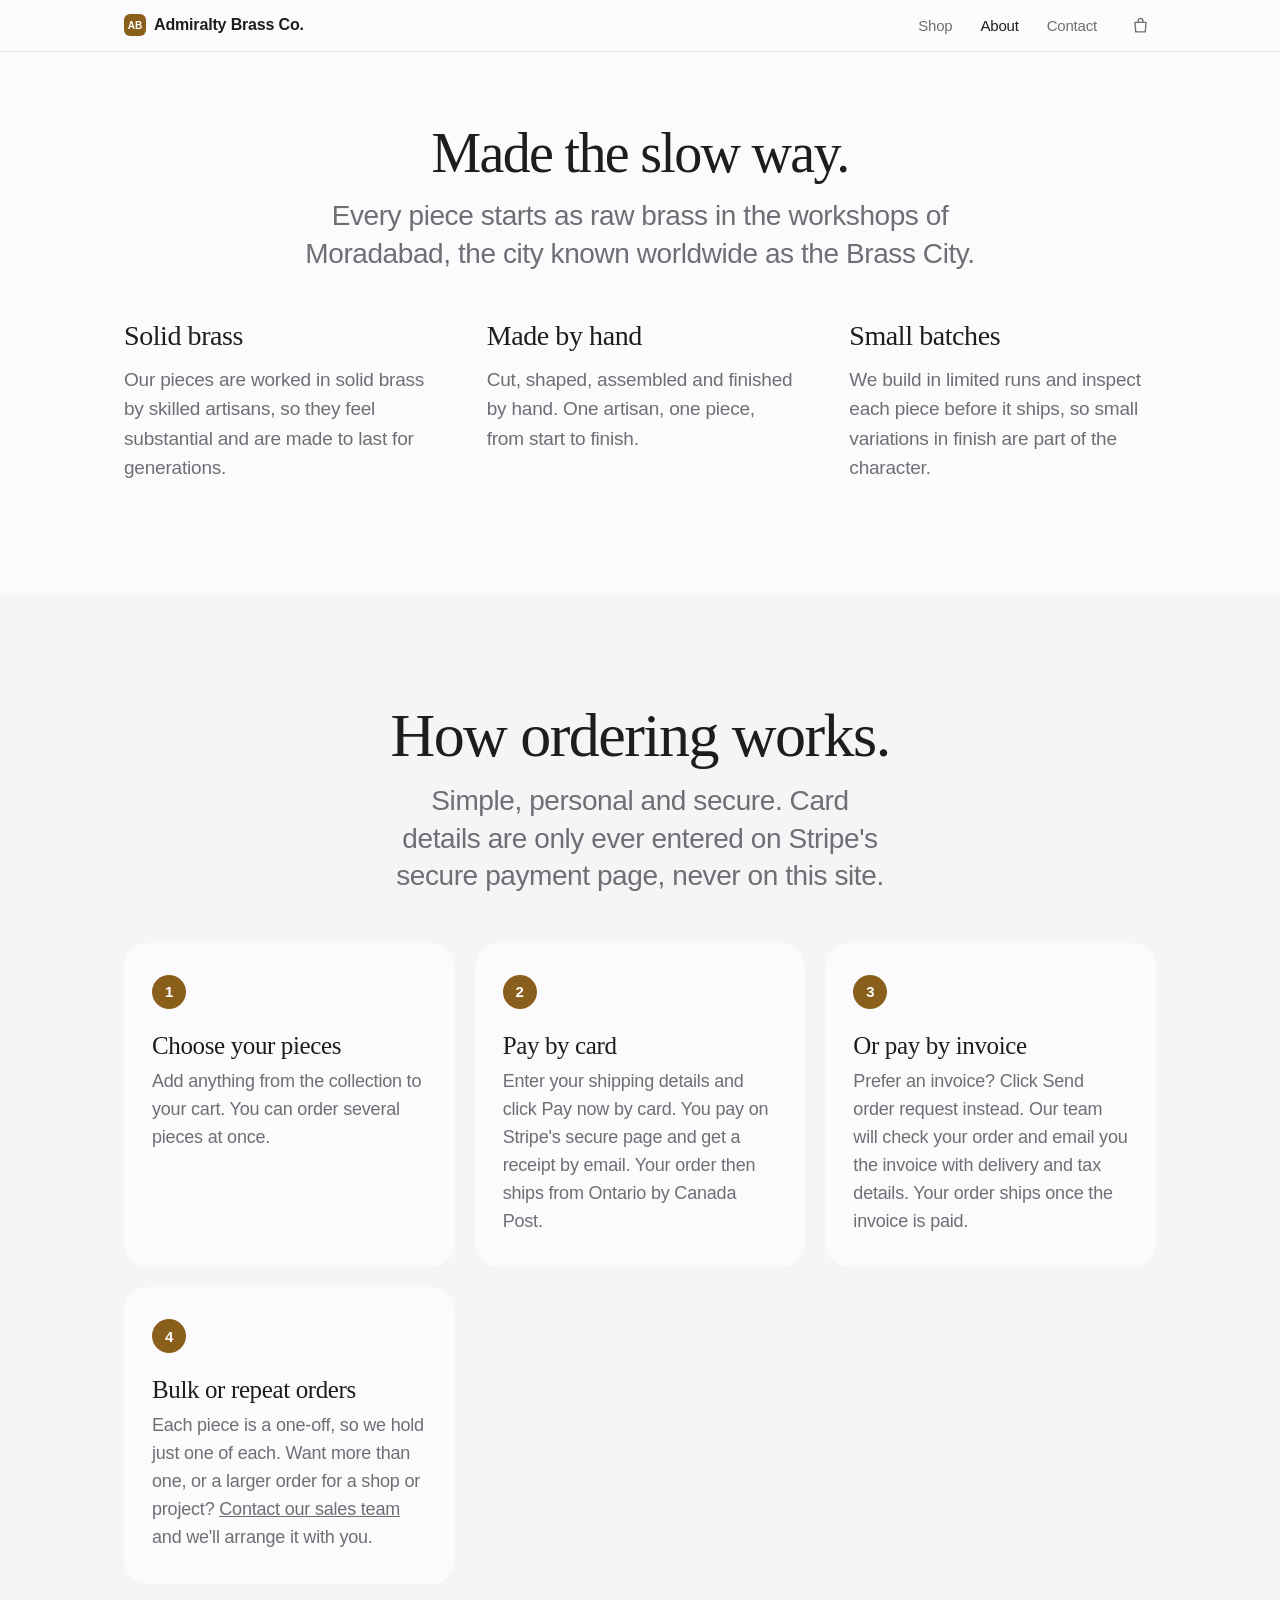
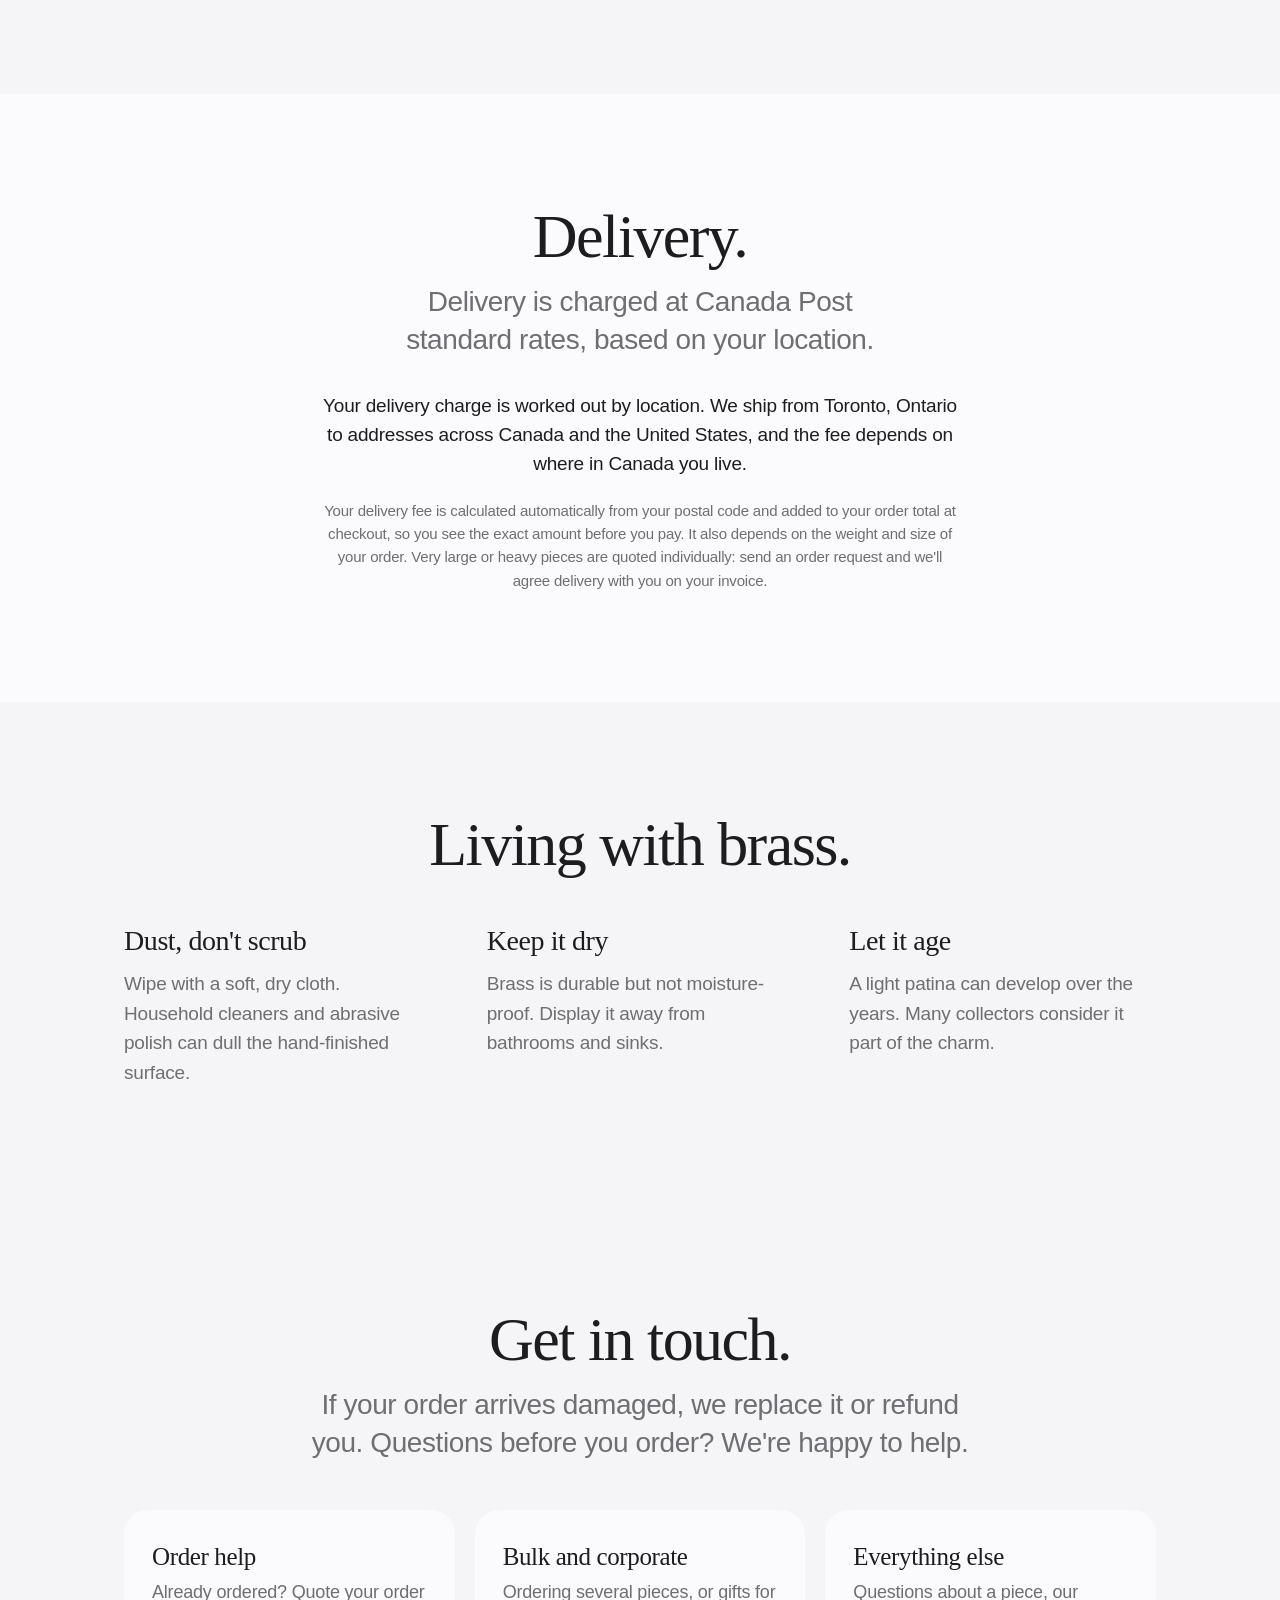
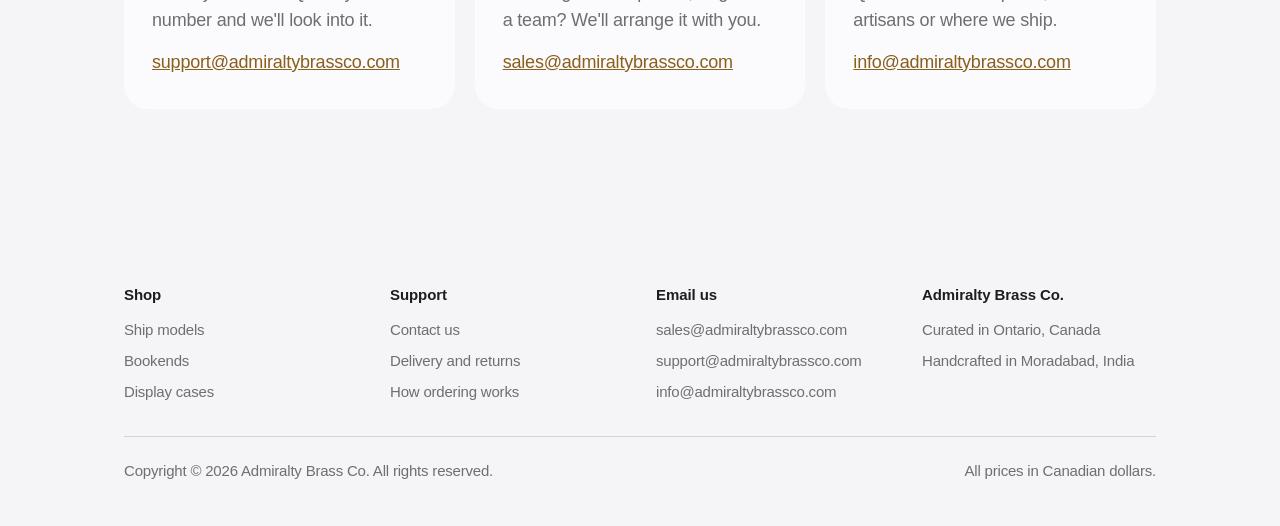
==== about.html @ 867e3eee "Add files via upload" ====
<!DOCTYPE html>
<html lang="en">
<head>
<meta charset="UTF-8">
<meta name="viewport" content="width=device-width, initial-scale=1, viewport-fit=cover">
<title>About, ordering and delivery | Admiralty Brass Co.</title>
<meta name="description" content="How Admiralty Brass Co. pieces are made in Moradabad, how ordering and delivery work, how to care for brass, and how to reach us.">
<meta property="og:title" content="About, ordering and delivery | Admiralty Brass Co.">
<meta property="og:description" content="How Admiralty Brass Co. pieces are made in Moradabad, how ordering and delivery work, how to care for brass, and how to reach us.">
<meta name="theme-color" content="#fbfbfd" media="(prefers-color-scheme: light)">
<meta name="theme-color" content="#000000" media="(prefers-color-scheme: dark)">
<link rel="icon" href="data:image/svg+xml,%3Csvg xmlns=%22http://www.w3.org/2000/svg%22 viewBox=%220 0 100 100%22%3E%3Crect width=%22100%22 height=%22100%22 rx=%2222%22 fill=%22%238a5f1c%22/%3E%3Ctext x=%2250%22 y=%2266%22 font-size=%2248%22 font-family=%22Arial,sans-serif%22 font-weight=%22700%22 text-anchor=%22middle%22 fill=%22white%22%3EAB%3C/text%3E%3C/svg%3E">
<link rel="stylesheet" href="styles.css">
</head>
<body>
<a class="skip" href="#main">Skip to content</a>
<header class="nav">
  <div class="wrap">
    <a class="brand" href="index.html" aria-label="Admiralty Brass Co. home">
      <span class="mark" aria-hidden="true">AB</span>
      Admiralty Brass Co.
    </a>
    <nav class="links" aria-label="Main">
      <a href="shop.html">Shop</a>
      <a href="about.html" aria-current="page">About</a>
      <a class="opt" href="about.html#contact">Contact</a>
      <button class="cartbtn" id="cartOpen" aria-label="Open cart">
        <svg viewBox="0 0 24 24" fill="none" stroke="currentColor" stroke-width="1.7" stroke-linecap="round" stroke-linejoin="round" aria-hidden="true"><path d="M5 8h14l-1 12H6L5 8z"/><path d="M9 8V6a3 3 0 016 0v2"/></svg>
        <span class="n" id="cartCount">0</span>
      </button>
    </nav>
  </div>
</header>

<main id="main">
<section id="craft" class="first">
  <div class="wrap">
    <div class="head"><h1>Made the slow way.</h1><p class="lede">Every piece starts as raw brass in the workshops of Moradabad, the city known worldwide as the Brass City.</p></div>
    <div class="cols">
      <div><h3>Solid brass</h3><p>Our pieces are worked in solid brass by skilled artisans, so they feel substantial and are made to last for generations.</p></div>
      <div><h3>Made by hand</h3><p>Cut, shaped, assembled and finished by hand. One artisan, one piece, from start to finish.</p></div>
      <div><h3>Small batches</h3><p>We build in limited runs and inspect each piece before it ships, so small variations in finish are part of the character.</p></div>
    </div>
  </div>
</section>

<section id="ordering" class="fog">
  <div class="wrap">
    <div class="head"><h2>How ordering works.</h2><p class="lede">Simple, personal and secure. Card details are only ever entered on Stripe's secure payment page, never on this site.</p></div>
    <div class="steps">
      <div class="step"><h3>Choose your pieces</h3><p>Add anything from the collection to your cart. You can order several pieces at once.</p></div>
      <div class="step"><h3>Pay by card</h3><p>Enter your shipping details and click Pay now by card. You pay on Stripe's secure page and get a receipt by email. Your order then ships from Ontario by Canada Post.</p></div>
      <div class="step"><h3>Or pay by invoice</h3><p>Prefer an invoice? Click Send order request instead. Our team will check your order and email you the invoice with delivery and tax details. Your order ships once the invoice is paid.</p></div>
      <div class="step"><h3>Bulk or repeat orders</h3><p>Each piece is a one-off, so we hold just one of each. Want more than one, or a larger order for a shop or project? <a href="mailto:sales@admiraltybrassco.com">Contact our sales team</a> and we'll arrange it with you.</p></div>
    </div>
  </div>
</section>

<section id="delivery">
  <div class="wrap">
      <div class="head" style="margin-bottom:0"><h2>Delivery.</h2><p class="lede">Delivery is charged at Canada Post standard rates, based on your location.</p></div>
      <p class="dnote" style="font-size:19px;color:var(--ink);max-width:640px;margin:32px auto 0">Your delivery charge is worked out by location. We ship from Toronto, Ontario to addresses across Canada and the United States, and the fee depends on where in Canada you live.</p>
      <p class="dnote">Your delivery fee is calculated automatically from your postal code and added to your order total at checkout, so you see the exact amount before you pay. It also depends on the weight and size of your order. Very large or heavy pieces are quoted individually: send an order request and we'll agree delivery with you on your invoice.</p>
  </div>
</section>

<section class="fog">
  <div class="wrap">
    <div class="head"><h2>Living with brass.</h2></div>
    <div class="cols">
      <div><h3>Dust, don't scrub</h3><p>Wipe with a soft, dry cloth. Household cleaners and abrasive polish can dull the hand-finished surface.</p></div>
      <div><h3>Keep it dry</h3><p>Brass is durable but not moisture-proof. Display it away from bathrooms and sinks.</p></div>
      <div><h3>Let it age</h3><p>A light patina can develop over the years. Many collectors consider it part of the charm.</p></div>
    </div>
  </div>
</section>

<section id="contact" class="fog">
  <div class="wrap">
    <div class="head"><h2>Get in touch.</h2><p class="lede">If your order arrives damaged, we replace it or refund you. Questions before you order? We're happy to help.</p></div>
    <div class="dgrid" style="margin-top:0">
      <div class="dcard"><h3>Order help</h3><p>Already ordered? Quote your order number and we'll look into it.</p><p class="mail"><a data-mail="support" href="mailto:support@admiraltybrassco.com">support@admiraltybrassco.com</a></p></div>
      <div class="dcard"><h3>Bulk and corporate</h3><p>Ordering several pieces, or gifts for a team? We'll arrange it with you.</p><p class="mail"><a data-mail="sales" href="mailto:sales@admiraltybrassco.com">sales@admiraltybrassco.com</a></p></div>
      <div class="dcard"><h3>Everything else</h3><p>Questions about a piece, our artisans or where we ship.</p><p class="mail"><a data-mail="info" href="mailto:info@admiraltybrassco.com">info@admiraltybrassco.com</a></p></div>
    </div>
  </div>
</section>
</main>

<footer>
  <div class="wrap">
    <div class="fgrid">
      <div><h4>Shop</h4><ul id="footShop"></ul></div>
      <div><h4>Support</h4><ul><li><a href="about.html#contact">Contact us</a></li><li><a href="about.html#delivery">Delivery and returns</a></li><li><a href="about.html#ordering">How ordering works</a></li></ul></div>
      <div><h4>Email us</h4><ul>
        <li><a data-mail="sales" href="mailto:sales@admiraltybrassco.com">sales@admiraltybrassco.com</a></li>
        <li><a data-mail="support" href="mailto:support@admiraltybrassco.com">support@admiraltybrassco.com</a></li>
        <li><a data-mail="info" href="mailto:info@admiraltybrassco.com">info@admiraltybrassco.com</a></li>
      </ul></div>
      <div><h4>Admiralty Brass Co.</h4><ul><li>Curated in Ontario, Canada</li><li>Handcrafted in Moradabad, India</li></ul></div>
    </div>
    <div class="fine"><span>Copyright &copy; 2026 Admiralty Brass Co. All rights reserved.</span><span>All prices in Canadian dollars.</span></div>
  </div>
</footer>

<script src="config.js"></script>
<script src="products.js"></script>
<script src="shipping.js"></script>
<script src="site.js"></script>
</body>
</html>
---- styles.css ----
[hidden]{display:none!important}
:root{
  --paper:#fbfbfd; --fog:#f5f5f7; --line:#d2d2d7; --ink:#1d1d1f; --slate:#6e6e73;
  --brass:#8a5f1c; --on-brass:#fff; --brass-soft:#b98a3e;
  --radius:24px;
  --serif:"Iowan Old Style","Palatino Linotype",Palatino,"Book Antiqua",Georgia,serif;
  --font:-apple-system,BlinkMacSystemFont,"SF Pro Display","SF Pro Text","Helvetica Neue","Segoe UI",Roboto,Arial,sans-serif;
}
@media (prefers-color-scheme:dark){
  :root{--paper:#000; --fog:#161618; --line:#38383b; --ink:#f5f5f7; --slate:#a1a1a6; --brass:#d6b36c; --on-brass:#1d1608; --brass-soft:#d6b36c;}
}
*{box-sizing:border-box}
html{scroll-behavior:smooth;scroll-padding-top:64px;-webkit-text-size-adjust:100%}
body{margin:0;background:var(--paper);color:var(--ink);font-family:var(--font);font-size:18px;line-height:1.55;letter-spacing:-.011em;-webkit-font-smoothing:antialiased}
body:has(dialog[open]){overflow:hidden}
img{max-width:100%;display:block}
a{color:inherit}
button{font:inherit;color:inherit}
:focus-visible{outline:2px solid var(--brass);outline-offset:3px;border-radius:6px}
.wrap{max-width:1080px;margin:0 auto;padding:0 24px}
.skip{position:absolute;left:-999px;top:8px;background:var(--ink);color:var(--paper);padding:8px 14px;border-radius:8px;z-index:999}
.skip:focus{left:8px}

/* nav */
.nav{position:sticky;top:0;z-index:50;height:52px;background:color-mix(in srgb,var(--paper) 78%,transparent);backdrop-filter:saturate(180%) blur(20px);-webkit-backdrop-filter:saturate(180%) blur(20px);border-bottom:1px solid color-mix(in srgb,var(--line) 60%,transparent)}
.nav .wrap{height:100%;display:flex;align-items:center;justify-content:space-between;gap:16px}
.brand{display:flex;align-items:center;gap:8px;text-decoration:none;font-weight:600;font-size:16px;letter-spacing:-.01em;white-space:nowrap}
.brand .mark{display:inline-flex;align-items:center;justify-content:center;width:22px;height:22px;border-radius:6px;background:var(--brass);color:var(--on-brass);font-size:10px;font-weight:700;letter-spacing:0}
.links{display:flex;align-items:center;gap:28px;font-size:15px}
.links a{text-decoration:none;color:var(--slate);transition:color .2s}
.links a:hover,.links a[aria-current]{color:var(--ink)}
.cartbtn{position:relative;background:none;border:0;cursor:pointer;padding:6px;display:flex;color:var(--slate)}
.cartbtn:hover{color:var(--ink)}
.cartbtn svg{width:19px;height:19px}
.cartbtn .n{position:absolute;top:-2px;right:-4px;min-width:16px;height:16px;padding:0 4px;border-radius:8px;background:var(--brass);color:var(--on-brass);font-size:10px;font-weight:600;display:none;align-items:center;justify-content:center}
.cartbtn .n.on{display:flex}
@media(max-width:640px){.links .opt{display:none}.links{gap:18px}}

/* buttons */
.btn{display:inline-flex;align-items:center;justify-content:center;gap:6px;border:0;border-radius:980px;padding:14px 28px;font-size:17px;font-weight:500;letter-spacing:-.01em;text-decoration:none;cursor:pointer;background:var(--brass);color:var(--on-brass);transition:filter .2s,transform .1s}
.btn:hover{filter:brightness(1.08)}
.btn:active{transform:scale(.98)}
.btn.sm{padding:10px 20px;font-size:15px}
.btn.block{width:100%}
.btn.ghost{background:transparent;color:var(--brass);box-shadow:inset 0 0 0 1px var(--brass)}
.btn[disabled]{opacity:.55;cursor:default}
.link{color:var(--brass);text-decoration:none;font-size:19px;background:none;border:0;cursor:pointer;padding:0}
.link:hover{text-decoration:underline}
.link.sm{font-size:16px}
.link::after{content:" \203A"}
.actions{display:flex;align-items:center;justify-content:center;gap:24px;flex-wrap:wrap}

/* type */
h1,h2,h3{margin:0;font-weight:600;letter-spacing:-.03em;line-height:1.08}
.lede,h1,h2{text-wrap:balance}
h1{font-size:clamp(46px,8.5vw,92px);letter-spacing:-.04em}
h2{font-size:clamp(36px,5.4vw,62px)}
h3{font-size:26px;letter-spacing:-.02em;line-height:1.16}
.lede{font-size:clamp(21px,2.5vw,28px);line-height:1.35;color:var(--slate);letter-spacing:-.015em;margin:0}
.center{text-align:center}
section{padding:110px 0}
.fog{background:var(--fog)}
.head{max-width:720px;margin:0 auto 48px;text-align:center}
.head .lede{margin-top:14px}

/* forms */
.field{display:flex;flex-direction:column;gap:6px}
.field label{font-size:15px;color:var(--slate)}
.field input,.field select,.field textarea{font:inherit;font-size:16px;color:var(--ink);background:var(--paper);border:1px solid var(--line);border-radius:12px;padding:12px 14px;width:100%;transition:border-color .15s,box-shadow .15s}
.field textarea{min-height:130px;resize:vertical}
.field input:focus,.field select:focus,.field textarea:focus{outline:none;border-color:var(--brass);box-shadow:0 0 0 3px color-mix(in srgb,var(--brass) 25%,transparent)}
.field [aria-invalid="true"]{border-color:#d70015}
.err{color:#d70015;font-size:13px;min-height:0}
@media(prefers-color-scheme:dark){.err{color:#ff6961}}
.hp{position:absolute;left:-9999px;height:0;overflow:hidden}
.two{display:grid;grid-template-columns:1fr 1fr;gap:14px}
@media(max-width:480px){.two{grid-template-columns:1fr}}
.note{font-size:15px;color:var(--slate)}
.status{border-radius:14px;padding:14px 16px;font-size:15px;background:var(--fog)}
.status.bad{background:color-mix(in srgb,#d70015 12%,var(--paper));color:var(--ink)}

/* footer */
footer{background:var(--fog);padding:64px 0 44px;font-size:15px;color:var(--slate)}
.fgrid{display:grid;grid-template-columns:repeat(auto-fit,minmax(180px,1fr));gap:32px;padding-bottom:32px;border-bottom:1px solid var(--line)}
footer h4{margin:0 0 12px;font-size:15px;font-weight:600;color:var(--ink);letter-spacing:-.005em}
footer ul{list-style:none;margin:0;padding:0;display:grid;gap:8px}
footer a{text-decoration:none;color:var(--slate)}
footer a:hover{color:var(--ink);text-decoration:underline}
.fine{padding-top:22px;display:flex;justify-content:space-between;flex-wrap:wrap;gap:8px}

@media(prefers-reduced-motion:reduce){*,*::before,*::after{animation:none!important;transition:none!important;scroll-behavior:auto!important}}

/* hero */
.hero{padding:80px 0 0;text-align:center}
.hero .lede{max-width:700px;margin:24px auto 36px}
.lineup{display:grid;grid-template-columns:1fr 1.15fr 1fr;gap:16px;align-items:end;margin-top:64px}
.lineup img{width:100%;aspect-ratio:3/4;object-fit:cover;border-radius:var(--radius)}
.lineup img:nth-child(2){aspect-ratio:3/4.3}
@media(max-width:720px){.lineup{grid-template-columns:1fr;max-width:340px;margin-left:auto;margin-right:auto}.lineup img:not(:nth-child(2)){display:none}}

/* flagship */
.flagship{padding:96px 0 0}
.flag{display:grid;grid-template-columns:1.05fr 1fr;background:#111113;color:#f5f5f7;border-radius:32px;overflow:hidden}
.flag .txt{padding:64px 56px;display:flex;flex-direction:column;justify-content:center;gap:18px;align-items:flex-start}
.flag h2{font-size:clamp(40px,5.4vw,64px)}
.flag p{margin:0;color:#a1a1a6;font-size:23px;line-height:1.3;letter-spacing:-.015em}
.flag .price{color:#f5f5f7;font-size:17px}
.flag .btn{background:#d6b36c;color:#1d1608}
.flag .link{color:#d6b36c}
.flag img{width:100%;height:100%;min-height:440px;object-fit:cover}
@media(max-width:800px){.flag{grid-template-columns:1fr}.flag .txt{padding:40px 28px}.flag img{min-height:0;aspect-ratio:3/4;order:-1}}

/* collection */
.filters{display:flex;justify-content:center;margin-bottom:40px}
.seg{display:inline-flex;background:var(--fog);border-radius:980px;padding:4px;gap:2px;flex-wrap:wrap;justify-content:center}
.seg button{border:0;background:transparent;border-radius:980px;padding:8px 18px;font-size:14px;cursor:pointer;color:var(--slate)}
.seg button[aria-pressed="true"]{background:var(--paper);color:var(--ink);box-shadow:0 1px 4px rgba(0,0,0,.14);font-weight:500}
.grid{display:grid;grid-template-columns:repeat(auto-fill,minmax(310px,1fr));gap:20px}
.tile{background:var(--fog);border-radius:var(--radius);overflow:hidden;display:flex;flex-direction:column;text-align:center}
.tile .pic{display:block;padding:0;border:0;background:none;cursor:pointer;width:100%}
.tile .pic img{width:100%;aspect-ratio:4/4.6;object-fit:cover;transition:transform .5s ease}
.tile .pic:hover img{transform:scale(1.03)}
.tile .pic{overflow:hidden}
.tile .body{padding:26px 24px 30px;display:flex;flex-direction:column;align-items:center;gap:6px;flex:1}
.kind{margin:0;font-size:15px;color:var(--slate)}
.tag{margin:0;color:var(--slate);font-size:18px;max-width:26ch}
.price{margin:10px 0 0;font-size:20px;font-weight:600}
.tile .row{display:flex;gap:18px;align-items:center;margin-top:12px}

.tile.sold .pic img{opacity:.5;filter:grayscale(.6)}
.avail{margin:2px 0 0;font-size:15px;color:var(--slate)}
.avail.out{color:#d70015;font-weight:500}
@media(prefers-color-scheme:dark){.avail.out{color:#ff6961}}
.stockmsg{margin:0 0 16px}

/* craft */
.cols{display:grid;grid-template-columns:repeat(auto-fit,minmax(260px,1fr));gap:56px}
.cols h3{margin-bottom:12px;font-size:28px}
.cols p{margin:0;color:var(--slate);font-size:19px;line-height:1.55}
.steps{display:grid;grid-template-columns:repeat(auto-fit,minmax(250px,1fr));gap:20px;counter-reset:s}
.steps .step{background:var(--fog);border-radius:var(--radius);padding:32px 28px}
.steps .step::before{counter-increment:s;content:counter(s);display:flex;width:34px;height:34px;border-radius:50%;background:var(--brass);color:var(--on-brass);font-weight:600;font-size:15px;align-items:center;justify-content:center;margin-bottom:22px}
.steps .step h3{font-size:25px;margin-bottom:8px}
.steps .step p{margin:0;color:var(--slate);font-size:18px}
.dgrid{display:grid;grid-template-columns:repeat(auto-fit,minmax(280px,1fr));gap:20px;margin-top:56px}
.dcard{background:var(--fog);border-radius:var(--radius);padding:32px 28px}
.dcard .amt{font-size:clamp(34px,5vw,44px);font-weight:600;letter-spacing:-.03em;line-height:1.05;margin:0 0 6px;color:var(--brass)}
.dcard h3{font-size:25px;margin-bottom:8px}
.dcard p{margin:0;color:var(--slate);font-size:18px}
.rates{margin:40px auto 0;max-width:640px;background:var(--fog);border-radius:var(--radius);padding:8px 28px}
.rates div{display:flex;justify-content:space-between;gap:16px;padding:14px 0;border-bottom:1px solid var(--line);font-size:16px}
.rates div:last-child{border-bottom:0}
.rates span:last-child{font-weight:600;white-space:nowrap}
.dnote{text-align:center;color:var(--slate);font-size:15px;margin:20px auto 0;max-width:640px}
.origin{text-align:center;padding:72px 0}
.origin h2{font-size:clamp(28px,4vw,44px);max-width:760px;margin:0 auto}
.origin .lede{margin-top:14px}

/* dialogs */
dialog{border:0;padding:0;color:var(--ink);background:var(--paper)}
dialog::backdrop{background:rgba(0,0,0,.45);backdrop-filter:blur(6px);-webkit-backdrop-filter:blur(6px)}
#qv{width:min(940px,calc(100% - 24px));max-height:calc(100% - 24px);border-radius:28px;overflow:auto;margin:auto}
#qv[open]{animation:pop .22s ease}
@keyframes pop{from{opacity:0;transform:translateY(10px) scale(.985)}to{opacity:1;transform:none}}
.x{position:absolute;top:14px;right:14px;z-index:2;width:34px;height:34px;border-radius:50%;border:0;background:color-mix(in srgb,var(--ink) 10%,var(--paper));cursor:pointer;font-size:20px;line-height:1;display:flex;align-items:center;justify-content:center}
.x:hover{background:color-mix(in srgb,var(--ink) 18%,var(--paper))}
.qvg{display:grid;grid-template-columns:1fr 1fr}
.qvg img{width:100%;height:100%;object-fit:cover;min-height:420px;background:var(--fog)}
.qvb{padding:44px 40px;display:flex;flex-direction:column;gap:10px}
.qvb h2{font-size:38px}
.qvb .tag{max-width:none;font-size:18px}
.qvb ul{margin:8px 0 0;padding-left:18px;color:var(--slate);font-size:15px;display:grid;gap:6px}
.qvb .price{font-size:22px;margin:14px 0 0}
details.spec{border-top:1px solid var(--line);border-bottom:1px solid var(--line);margin:10px 0 6px;padding:12px 0}
details.spec summary{cursor:pointer;font-size:15px;font-weight:500;list-style:none;display:flex;justify-content:space-between}
details.spec summary::after{content:"+";color:var(--slate)}
details.spec[open] summary::after{content:"\2212"}
details.spec summary::-webkit-details-marker{display:none}
dl{margin:12px 0 0;display:grid;gap:8px;font-size:14px}
dl div{display:grid;grid-template-columns:110px 1fr;gap:10px}
dt{color:var(--slate)}dd{margin:0}
.buy{display:flex;gap:12px;align-items:center;margin-top:8px}
.qty{display:inline-flex;align-items:center;border:1px solid var(--line);border-radius:980px}
.qty button{width:38px;height:40px;border:0;background:none;cursor:pointer;font-size:18px;color:var(--ink)}
.qty span{min-width:22px;text-align:center;font-size:15px}
.buy .btn{flex:1}
@media(max-width:760px){.qvg{grid-template-columns:1fr}.qvg img{min-height:0;aspect-ratio:4/4}.qvb{padding:28px 24px 30px}}

#drawer{position:fixed;inset:0 0 0 auto;margin:0;width:min(460px,100%);height:100%;max-height:100%;border-radius:0;display:none;flex-direction:column}
#drawer[open]{display:flex;animation:slide .26s ease}
@keyframes slide{from{transform:translateX(28px);opacity:0}to{transform:none;opacity:1}}
.dh{display:flex;justify-content:space-between;align-items:center;padding:20px 24px;border-bottom:1px solid var(--line)}
.dh h3{font-size:20px}
.dh .x{position:static}
.db{flex:1;overflow:auto;padding:24px}
.df{padding:20px 24px 26px;border-top:1px solid var(--line);display:grid;gap:12px}
.line{display:grid;grid-template-columns:72px 1fr auto;gap:16px;align-items:center;padding:14px 0;border-bottom:1px solid var(--line)}
.line:first-child{padding-top:0}
.line img{width:72px;height:88px;object-fit:cover;border-radius:12px}
.line .nm{font-weight:500;font-size:16px}
.line .sub{font-size:13px;color:var(--slate)}
.line .qty{margin-top:8px;transform:scale(.9);transform-origin:left}
.line .qty button{height:34px;width:34px}
.rm{background:none;border:0;color:var(--brass);font-size:13px;cursor:pointer;padding:0;margin-top:6px;display:block}
.rm:hover{text-decoration:underline}
.sumrow{display:flex;justify-content:space-between;font-size:17px;font-weight:500}
.empty{text-align:center;color:var(--slate);padding:60px 0}
.formstack{display:grid;gap:14px}
.back{background:none;border:0;color:var(--brass);cursor:pointer;padding:0;margin-bottom:18px;font-size:15px}
.back:hover{text-decoration:underline}
.done h3{font-size:28px;margin-bottom:8px}
.oid{display:inline-block;background:var(--fog);border-radius:10px;padding:6px 12px;font-weight:600;letter-spacing:.02em;margin:6px 0 14px}
.done ul{padding-left:18px;color:var(--slate);display:grid;gap:8px;margin:12px 0 20px}
.recap{background:var(--fog);border-radius:14px;padding:14px 16px;font-size:14px;color:var(--slate);margin-bottom:16px;line-height:1.5}
.opts{display:grid;gap:8px;margin:10px 0}
.orow{display:flex;gap:10px;align-items:flex-start;font-size:14px;cursor:pointer;background:var(--fog);border-radius:12px;padding:10px 12px;text-align:left}
.orow input{margin-top:3px;accent-color:var(--brass)}
.orow b{color:var(--brass);font-weight:600}
.orow small{display:block;color:var(--slate);font-size:12px;line-height:1.35}
.engtxt{font:inherit;font-size:14px;color:var(--ink);background:var(--paper);border:1px solid var(--line);border-radius:10px;padding:9px 12px;width:100%}
.line .opts{grid-column:1/-1;margin:0}
#drawer.wide{width:min(640px,100%)}
h4.step{display:flex;align-items:center;gap:10px;margin:22px 0 2px;font-size:18px;font-weight:600;letter-spacing:-.02em}
h4.step:first-of-type{margin-top:4px}
h4.step span{width:26px;height:26px;border-radius:50%;background:var(--brass);color:var(--on-brass);font-size:14px;display:inline-flex;align-items:center;justify-content:center}
.paybox{background:var(--fog);border-radius:14px;padding:14px 16px;font-size:14px;color:var(--slate);line-height:1.5}
.paybox b{color:var(--ink)}
.same{display:flex;gap:10px;align-items:center;font-size:15px;cursor:pointer}
.same input{accent-color:var(--brass);width:18px;height:18px}
.osum{background:var(--fog);border-radius:14px;padding:14px 16px;display:grid;gap:8px}
.osum .oi{display:flex;justify-content:space-between;gap:12px;font-size:14px}
.osum .sumrow{font-size:15px}
.rc div{display:flex;justify-content:space-between;gap:12px}
.rc .sub2{padding-left:12px}
.rc .tot{font-weight:600;color:var(--ink);border-top:1px solid var(--line);margin-top:6px;padding-top:6px}

/* multi-page additions */
.first{padding-top:72px}
.head h1{font-size:clamp(36px,6vw,56px)}
.fog .step,.fog .dcard{background:var(--paper)}
.dcard a{color:var(--brass)}
.dcard .mail{margin-top:14px;font-weight:500;overflow-wrap:anywhere}
.more{margin-top:48px}


/* headline typography: a warm serif for the display type, clean sans for everything else */
h1,h2,.flag h2,.qvb h2{font-family:var(--serif);font-weight:500;letter-spacing:-.025em;line-height:1.05}
h1{letter-spacing:-.03em}
.tile h3,.cols h3,.dcard h3,.steps .step h3{font-family:var(--serif);font-weight:500;letter-spacing:-.015em}
.hero h1{max-width:12ch;margin:0 auto}
.head p.lede,.origin .lede{max-width:34em;margin-left:auto;margin-right:auto}
.dcard .amt{font-family:var(--serif);font-weight:500}
.tile .body{padding:28px 26px 34px}
@media(max-width:640px){body{font-size:17px}section{padding:76px 0}.links{font-size:14px}}
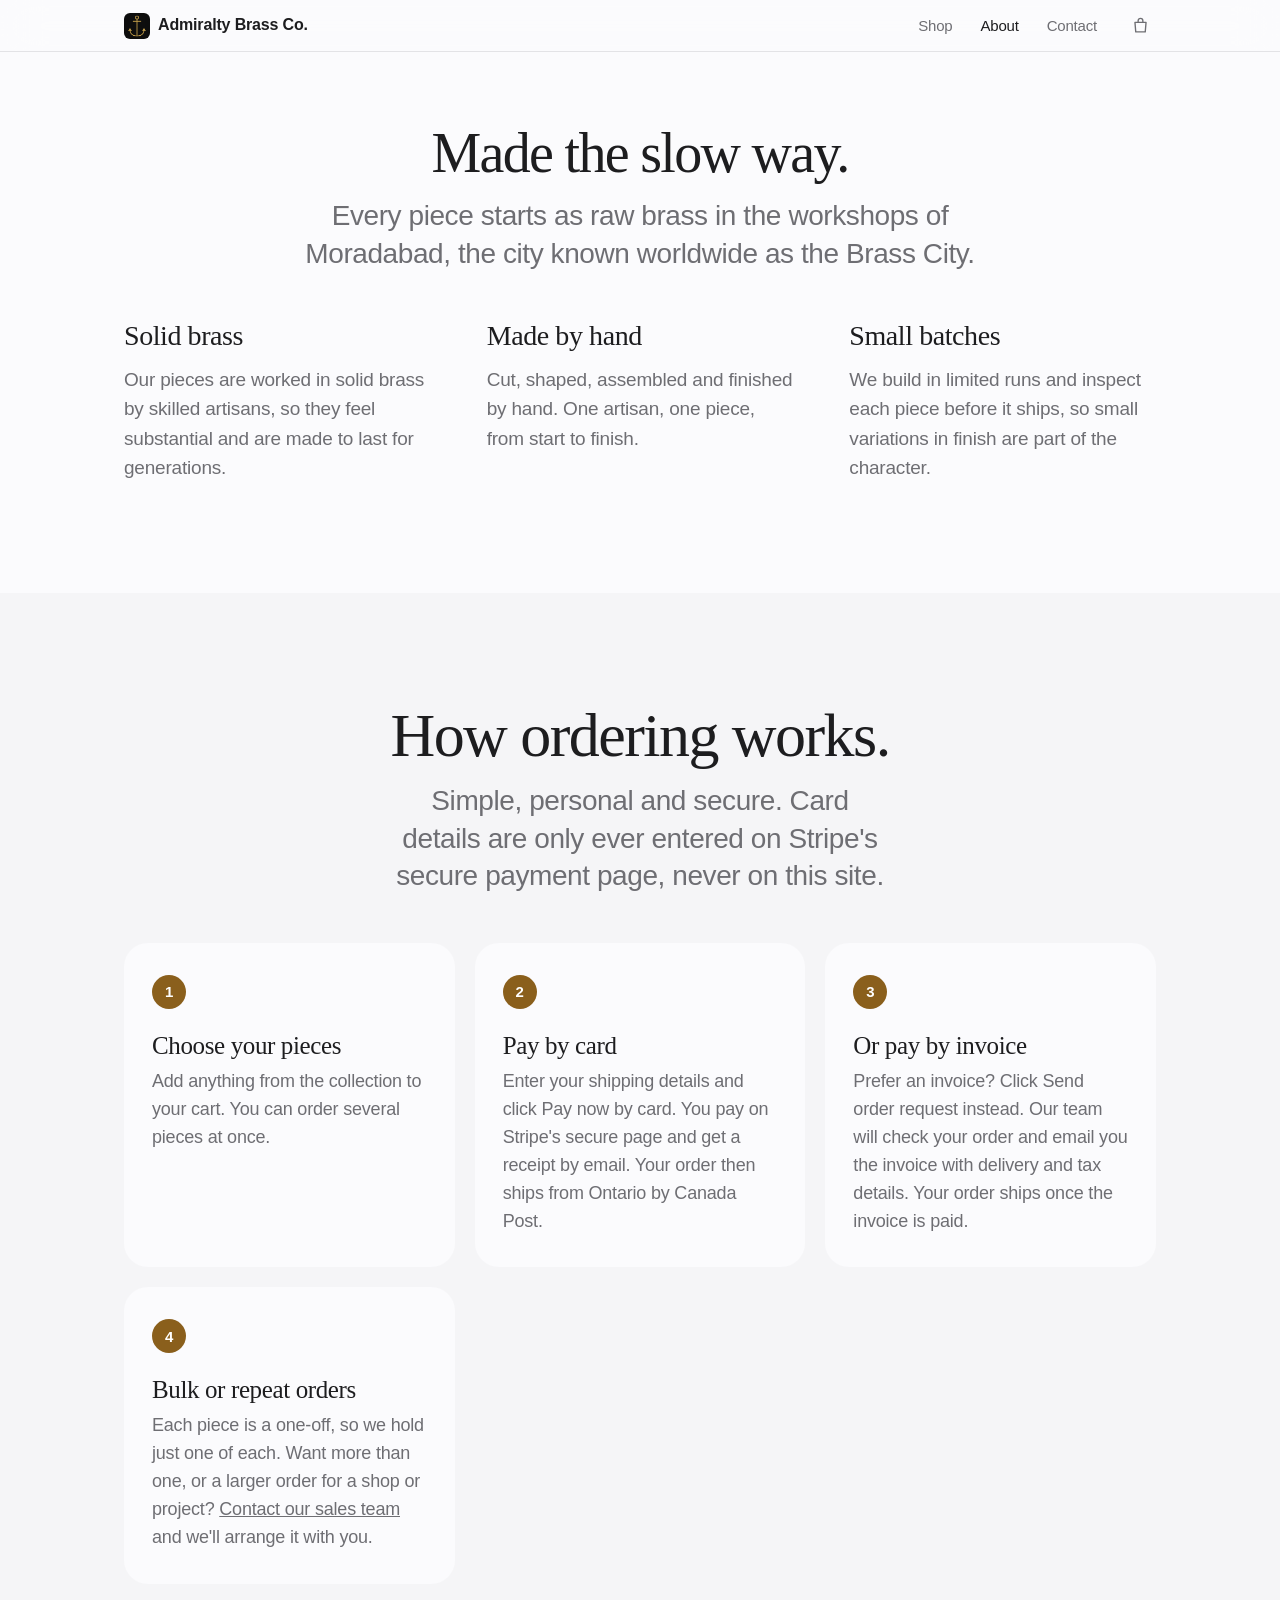
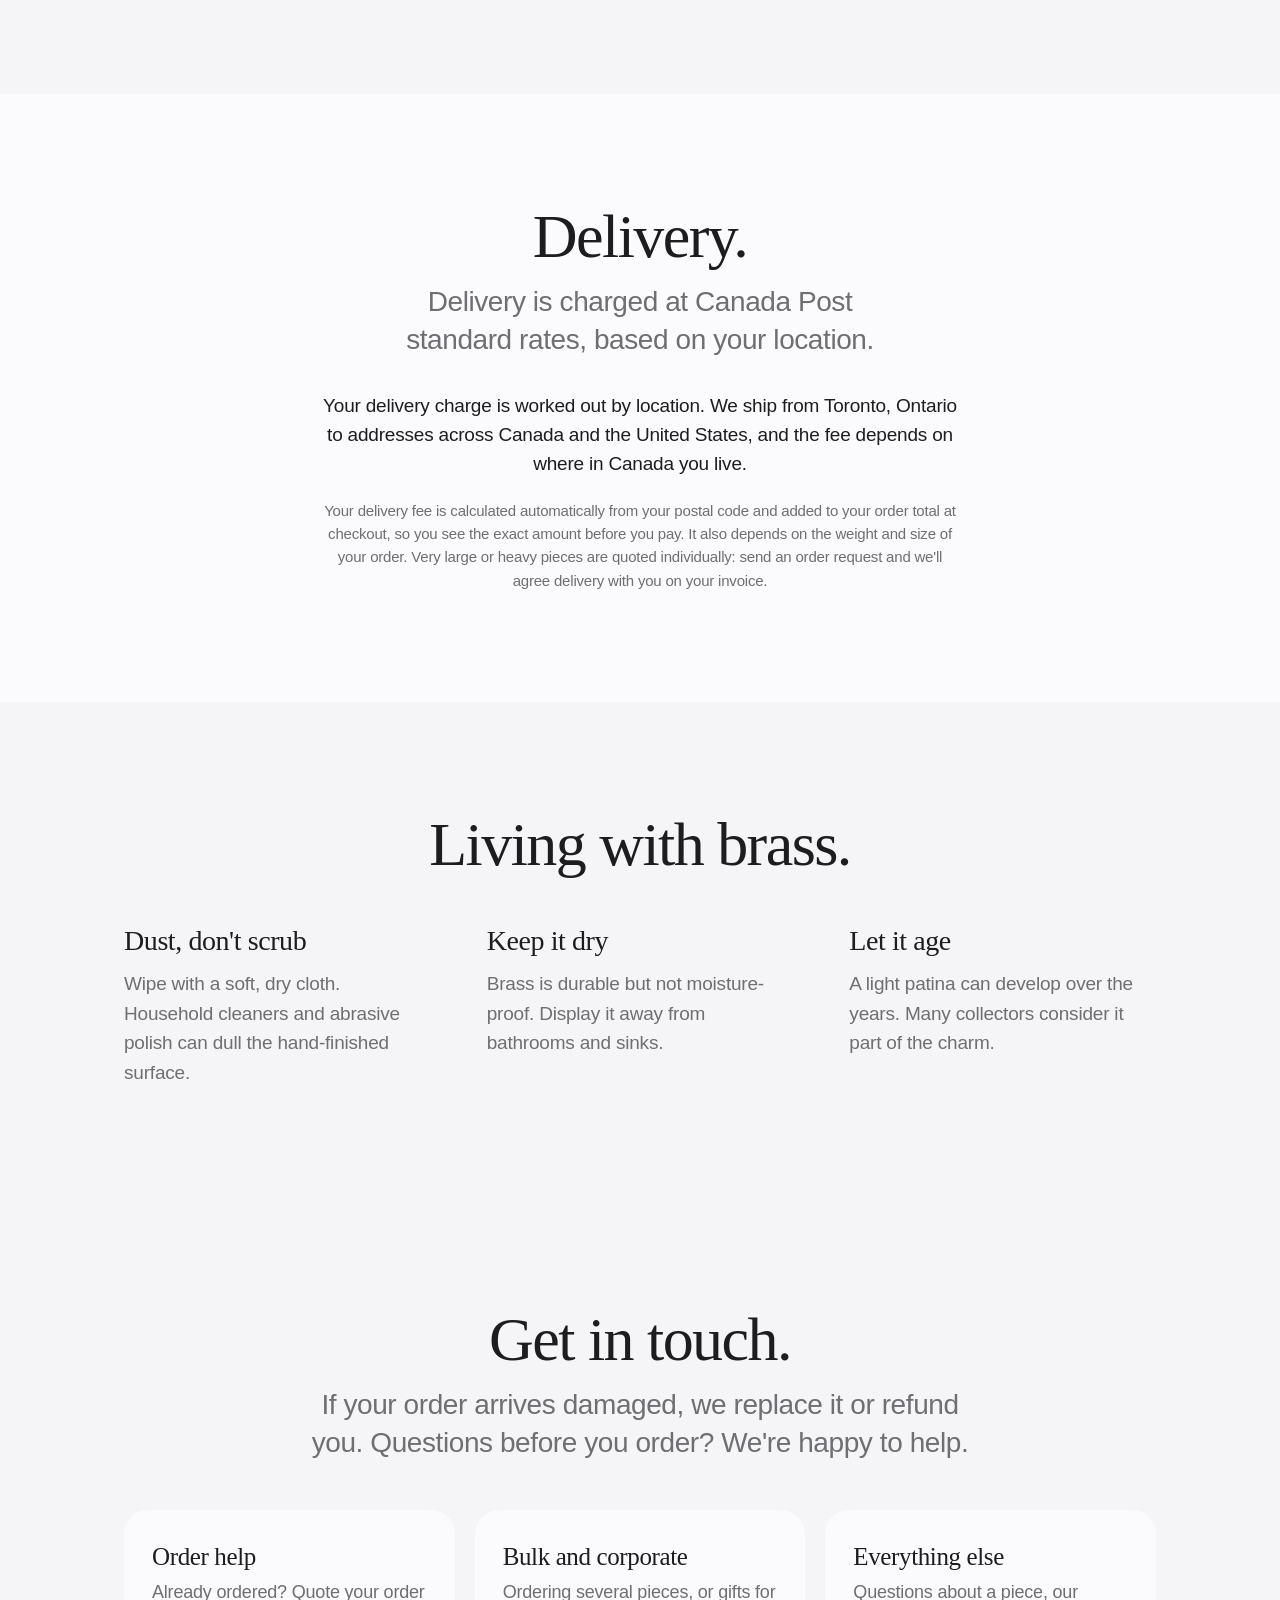
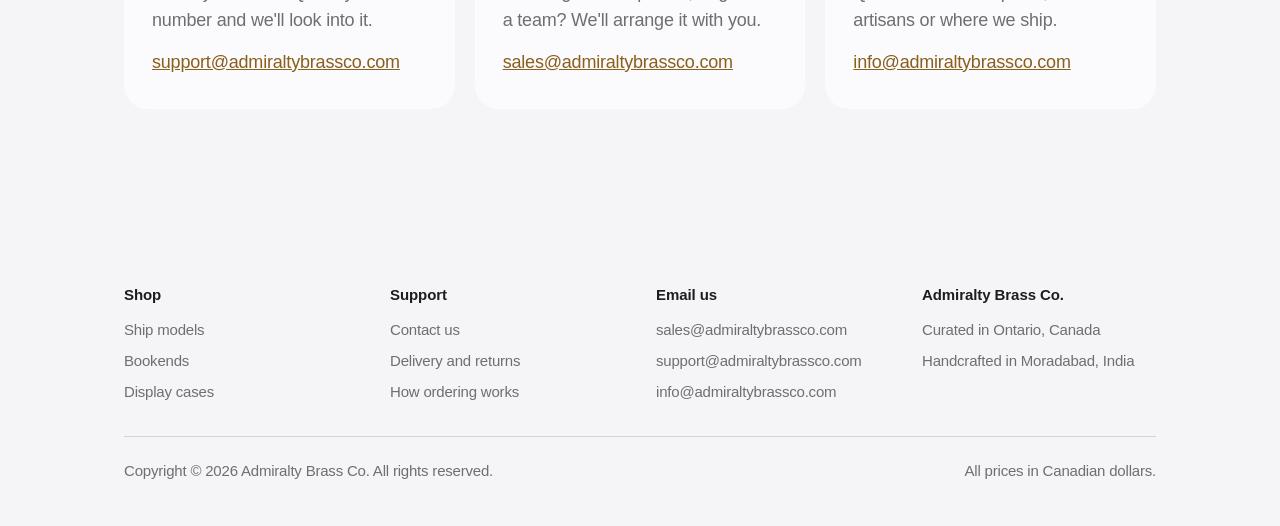
==== commit 26bc7424: "Add files via upload" ====
--- a/about.html
+++ b/about.html
@@ -9,7 +9,9 @@
 <meta property="og:description" content="How Admiralty Brass Co. pieces are made in Moradabad, how ordering and delivery work, how to care for brass, and how to reach us.">
 <meta name="theme-color" content="#fbfbfd" media="(prefers-color-scheme: light)">
 <meta name="theme-color" content="#000000" media="(prefers-color-scheme: dark)">
-<link rel="icon" href="data:image/svg+xml,%3Csvg xmlns=%22http://www.w3.org/2000/svg%22 viewBox=%220 0 100 100%22%3E%3Crect width=%22100%22 height=%22100%22 rx=%2222%22 fill=%22%238a5f1c%22/%3E%3Ctext x=%2250%22 y=%2266%22 font-size=%2248%22 font-family=%22Arial,sans-serif%22 font-weight=%22700%22 text-anchor=%22middle%22 fill=%22white%22%3EAB%3C/text%3E%3C/svg%3E">
+<link rel="icon" href="/favicon.png" type="image/png">
+<link rel="icon" href="/favicon.ico" sizes="any">
+<link rel="apple-touch-icon" href="/favicon-192.png">
 <link rel="stylesheet" href="styles.css">
 </head>
 <body>
@@ -17,7 +19,7 @@
 <header class="nav">
   <div class="wrap">
     <a class="brand" href="index.html" aria-label="Admiralty Brass Co. home">
-      <span class="mark" aria-hidden="true">AB</span>
+      <span class="mark" aria-hidden="true"><img src="favicon-192.png" alt=""></span>
       Admiralty Brass Co.
     </a>
     <nav class="links" aria-label="Main">
--- a/styles.css
+++ b/styles.css
@@ -25,7 +25,8 @@
 .nav{position:sticky;top:0;z-index:50;height:52px;background:color-mix(in srgb,var(--paper) 78%,transparent);backdrop-filter:saturate(180%) blur(20px);-webkit-backdrop-filter:saturate(180%) blur(20px);border-bottom:1px solid color-mix(in srgb,var(--line) 60%,transparent)}
 .nav .wrap{height:100%;display:flex;align-items:center;justify-content:space-between;gap:16px}
 .brand{display:flex;align-items:center;gap:8px;text-decoration:none;font-weight:600;font-size:16px;letter-spacing:-.01em;white-space:nowrap}
-.brand .mark{display:inline-flex;align-items:center;justify-content:center;width:22px;height:22px;border-radius:6px;background:var(--brass);color:var(--on-brass);font-size:10px;font-weight:700;letter-spacing:0}
+.brand .mark{display:inline-flex;align-items:center;justify-content:center;width:26px;height:26px;border-radius:6px;background:#0d0d0d;overflow:hidden;font-size:10px;font-weight:700;letter-spacing:0}
+.brand .mark img{width:100%;height:100%;display:block}
 .links{display:flex;align-items:center;gap:28px;font-size:15px}
 .links a{text-decoration:none;color:var(--slate);transition:color .2s}
 .links a:hover,.links a[aria-current]{color:var(--ink)}
